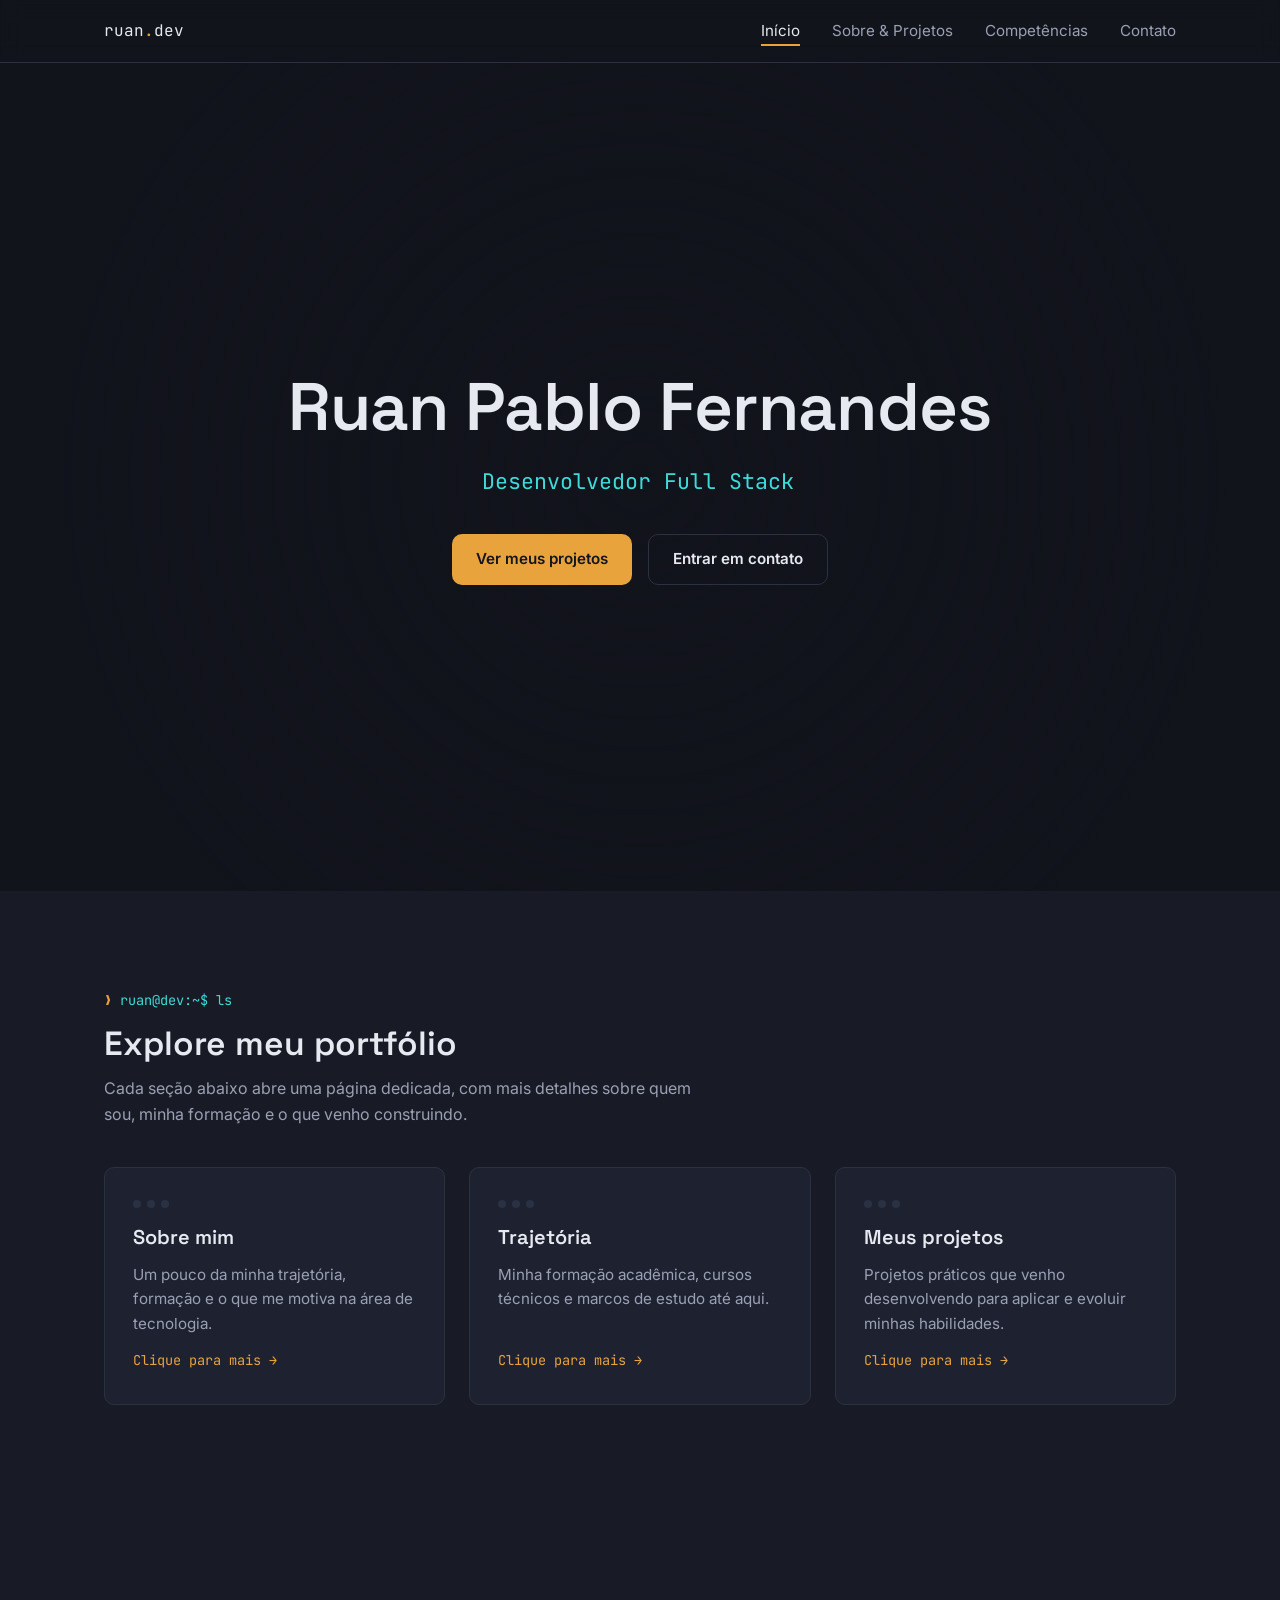
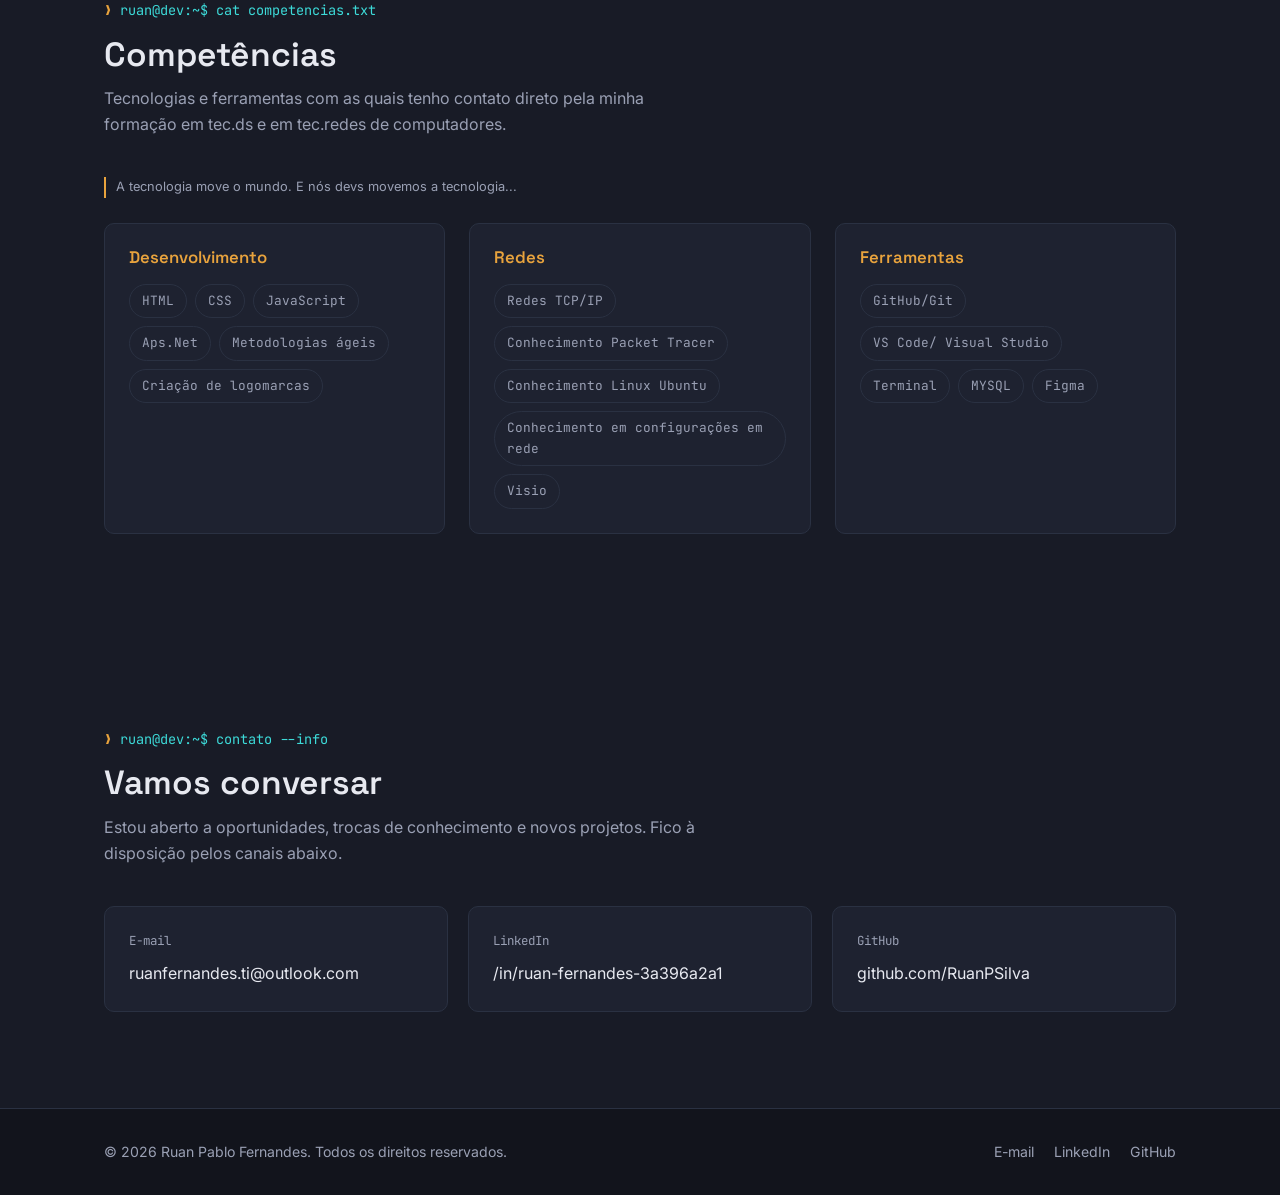
==== index.html @ 56c91a19 "Subindo diretorio inicial" ====
<!DOCTYPE html>
<html lang="pt-BR">
<head>
  <meta charset="UTF-8" />
  <meta name="viewport" content="width=device-width, initial-scale=1.0" />
  <title>RuanPSilva</title>
  <meta name="description" content="Portfólio de Ruan Pablo Fernandes, desenvolvedor full stack e tecnólogo em Redes de Computadores. Conheça minha trajetória, competências e projetos." />
  <link rel="preconnect" href="https://fonts.googleapis.com" />
  <link rel="preconnect" href="https://fonts.gstatic.com" crossorigin />
  <link href="https://fonts.googleapis.com/css2?family=Space+Grotesk:wght@500;600;700&family=Inter:wght@400;500;600&family=JetBrains+Mono:wght@400;500&display=swap" rel="stylesheet" />
  <link rel="icon" href="./src/img/iconR.png" type="./image/png">

  <link rel="stylesheet" href="./src/style.css" />
</head>
<body>

  <!-- Cabeçalho fixo com navegação por âncoras -->
  <header class="site-header">
    <nav class="nav container" aria-label="Navegação principal">
      <a href="#topo" class="nav-logo">ruan<span>.</span>dev</a>

      <button class="nav-toggle" aria-label="Abrir menu" aria-expanded="false">
        <span></span><span></span><span></span>
      </button>

      <ul class="nav-links">
        <li><a href="#topo" class="active">Início</a></li>
        <li><a href="#destaques">Sobre &amp; Projetos</a></li>
        <li><a href="#competencias">Competências</a></li>
        <li><a href="#contato">Contato</a></li>
      </ul>
    </nav>
  </header>

  <main>
    <!-- Seção principal de apresentação: nome centralizado sobre fundo de circuito que se desfaz ao rolar -->
    <section class="hero" id="topo">
      <div class="hero-bg" aria-hidden="true"></div>

      <div class="hero-content">
        <h1 class="hero-name">Ruan Pablo Fernandes</h1>
        <p class="hero-role" data-typewriter='["Desenvolvedor Full Stack", "Tecnólogo em Redes de Computadores"]' aria-live="polite"></p>

        <div class="hero-actions">
          <a href="#destaques" class="btn btn-primary">Ver meus projetos</a>
          <a href="#contato" class="btn btn-outline">Entrar em contato</a>
        </div>
      </div>
    </section>

    <!-- Três cards de acesso rápido: Sobre mim, Trajetória e Projetos -->
    <section class="nav-cards" id="destaques">
      <div class="container">
        <p class="prompt-label">ruan@dev:~$ ls</p>
        <h2 class="section-title">Explore meu portfólio</h2>
        <p class="section-lead">Cada seção abaixo abre uma página dedicada, com mais detalhes sobre quem sou, minha formação e o que venho construindo.</p>

        <div class="card-grid">
          <!-- Card 1: Sobre mim -->
          <article class="nav-card ripple-el">
            <div class="card-dots" aria-hidden="true"><span></span><span></span><span></span></div>
            <h3>Sobre mim</h3>
            <p>Um pouco da minha trajetória, formação e o que me motiva na área de tecnologia.</p>
            <a href="sobre.html" class="card-link">Clique para mais →</a>
          </article>

          <!-- Card 2: Trajetória (cursos/formação) -->
          <article class="nav-card ripple-el">
            <div class="card-dots" aria-hidden="true"><span></span><span></span><span></span></div>
            <h3>Trajetória</h3>
            <p>Minha formação acadêmica, cursos técnicos e marcos de estudo até aqui.</p>
            <a href="trajetoria.html" class="card-link">Clique para mais →</a>
          </article>

          <!-- Card 3: Projetos -->
          <article class="nav-card ripple-el">
            <div class="card-dots" aria-hidden="true"><span></span><span></span><span></span></div>
            <h3>Meus projetos</h3>
            <p>Projetos práticos que venho desenvolvendo para aplicar e evoluir minhas habilidades.</p>
            <a href="projt.html" class="card-link">Clique para mais →</a>
          </article>
        </div>
      </div>
    </section>

    <!-- Competências em programação e redes -->
    <section class="skills-section" id="competencias">
      <div class="container">
        <p class="prompt-label">ruan@dev:~$ cat competencias.txt</p>
        <h2 class="section-title">Competências</h2>
        <p class="section-lead">Tecnologias e ferramentas com as quais tenho contato direto pela minha formação em tec.ds e em tec.redes de computadores.</p>
        <p class="placeholder-note">A tecnologia move o mundo. E nós devs movemos a tecnologia...</p>
        
        <br>

        <div class="skills-groups">
          <div class="skill-group">
            <h3>Desenvolvimento</h3>
            <div class="tag-list">
              <span class="tag">HTML</span>
              <span class="tag">CSS</span>
              <span class="tag">JavaScript</span>
              <span class="tag">Aps.Net</span>
              <span class="tag">Metodologias ágeis</span>
              <span class="tag">Criação de logomarcas</span>
            </div>
          </div>

          <div class="skill-group">
            <h3>Redes</h3>
            <div class="tag-list">
              <span class="tag">Redes TCP/IP</span>
              <span class="tag">Conhecimento Packet Tracer</span>
              <span class="tag">Conhecimento Linux Ubuntu</span>
              <span class="tag">Conhecimento em configurações em rede</span>
              <span class="tag">Visio</span>
            </div>
          </div>

          <div class="skill-group">
            <h3>Ferramentas</h3>
            <div class="tag-list">
              <span class="tag">GitHub/Git</span>
              <span class="tag">VS Code/ Visual Studio</span>
              <span class="tag">Terminal</span>
              <span class="tag">MYSQL</span>
              <span class="tag">Figma</span>
            </div>
          </div>
        </div>
      </div>
    </section>

    <!-- Informações de contato -->
    <section class="contact-section" id="contato">
      <div class="container">
        <p class="prompt-label">ruan@dev:~$ contato --info</p>
        <h2 class="section-title">Vamos conversar</h2>
        <p class="section-lead">Estou aberto a oportunidades, trocas de conhecimento e novos projetos. Fico à disposição pelos canais abaixo.</p>

        <div class="contact-grid">
          <a class="contact-card ripple-el" href="mailto:ruanfernandes.ti@outlook.com">
            <span class="label">E-mail</span>
            <span class="value">ruanfernandes.ti@outlook.com</span>
          </a>

          <a class="contact-card ripple-el" href="https://www.linkedin.com/in/ruan-fernandes-3a396a2a1?utm_source=share_via&amp;utm_content=profile&amp;utm_medium=member_android" target="_blank" rel="noopener noreferrer">
            <span class="label">LinkedIn</span>
            <span class="value">/in/ruan-fernandes-3a396a2a1</span>
          </a>

          <a class="contact-card ripple-el" href="https://github.com/RuanPSilva/RuanPSilva/blob/main/README.md" target="_blank" rel="noopener noreferrer">
            <span class="label">GitHub</span>
            <span class="value">github.com/RuanPSilva</span>
          </a>
        </div>
      </div>
    </section>
  </main>

  <!-- Rodapé com informações e links -->
  <footer class="site-footer">
    <div class="container footer-inner">
      <p>&copy; <span id="ano"></span> Ruan Pablo Fernandes. Todos os direitos reservados.</p>
      <div class="footer-links">
        <a href="mailto:ruanfernandes.ti@outlook.com">E-mail</a>
        <a href="https://www.linkedin.com/in/ruan-fernandes-3a396a2a1?utm_source=share_via&amp;utm_content=profile&amp;utm_medium=member_android" target="_blank" rel="noopener noreferrer">LinkedIn</a>
        <a href="https://github.com/RuanPSilva/RuanPSilva/blob/main/README.md" target="_blank" rel="noopener noreferrer">GitHub</a>
      </div>
    </div>
  </footer>

  <button class="back-top" aria-label="Voltar ao topo">↑</button>

  <div class="cursor-glow"></div>

  <script src="./src/main.js"></script>
  <script>
    document.getElementById("ano").textContent = new Date().getFullYear();
  </script>
</body>
</html>
---- src/style.css ----
/* =========================================================
   PORTFÓLIO — RUAN PABLO FERNANDES
   Sumário:
   1. Reset
   2. Variáveis
   3. Estilos gerais
   4. Header / Navegação
   5. Hero
   6. Cards de navegação (index)
   7. Sobre
   8. Habilidades
   9. Projetos
   10. Trajetória / Formação
   11. Contato
   12. Footer
   13. Componentes utilitários
   14. Responsividade
   15. Cursor
   ========================================================= */

/* ---------- 1. Reset ---------- */
*,
*::before,
*::after {
  box-sizing: border-box;
  margin: 0;
  padding: 0;
}

html {
  scroll-behavior: smooth;
}

img {
  max-width: 100%;
  display: block;
}

a {
  color: inherit;
  text-decoration: none;
}

ul {
  list-style: none;
}

button {
  font: inherit;
  cursor: pointer;
  border: none;
  background: none;
  color: inherit;
}

/* ---------- 2. Variáveis ---------- */
:root {
  /* Paleta */
  --color-bg: #12141c;
  --color-bg-alt: #181b26;
  --color-surface: #1e2230;
  --color-surface-hover: #262b3d;
  --color-border: #2a3142;
  --color-text: #e7e9f0;
  --color-text-muted: #9aa0b4;
  --color-accent: #e8a33d;
  --color-accent-soft: rgba(232, 163, 61, 0.12);
  --color-accent-2: #3ddbd9;
  --color-accent-2-soft: rgba(61, 219, 217, 0.12);

  /* Tipografia */
  --font-display: "Space Grotesk", sans-serif;
  --font-body: "Inter", sans-serif;
  --font-mono: "JetBrains Mono", monospace;

  /* Layout */
  --max-width: 1120px;
  --radius: 10px;
  --transition: 0.25s ease;
}

/* ---------- 3. Estilos gerais ---------- */
body {
  font-family: var(--font-body);
  background-color: var(--color-bg);
  color: var(--color-text);
  line-height: 1.6;
  -webkit-font-smoothing: antialiased;
}

.container {
  width: 100%;
  max-width: var(--max-width);
  margin-inline: auto;
  padding-inline: 24px;
}

h1, h2, h3 {
  font-family: var(--font-display);
  line-height: 1.15;
  font-weight: 600;
}

.section-title {
  font-size: clamp(1.6rem, 3vw, 2.1rem);
  margin-bottom: 12px;
}

.section-lead {
  color: var(--color-text-muted);
  max-width: 60ch;
  margin-bottom: 40px;
}

section {
  padding: 96px 0;
}

/* rótulo estilo terminal — motivo visual ligado ao tema dev/redes */
.prompt-label {
  display: inline-flex;
  align-items: center;
  gap: 8px;
  font-family: var(--font-mono);
  font-size: 0.85rem;
  color: var(--color-accent-2);
  margin-bottom: 14px;
}

.prompt-label::before {
  content: "❯";
  color: var(--color-accent);
}

/* Foco visível para acessibilidade */
a:focus-visible,
button:focus-visible {
  outline: 2px solid var(--color-accent-2);
  outline-offset: 3px;
  border-radius: 4px;
}

/* Botões */
.btn {
  display: inline-flex;
  align-items: center;
  gap: 8px;
  padding: 12px 24px;
  border-radius: var(--radius);
  font-weight: 600;
  font-size: 0.95rem;
  transition: transform var(--transition), background var(--transition), border-color var(--transition);
}

.btn-primary {
  background: var(--color-accent);
  color: #14161d;
}

.btn-primary:hover,
.btn-primary:focus-visible {
  background: #f2b558;
  transform: translateY(-2px);
}

.btn-outline {
  border: 1px solid var(--color-border);
  color: var(--color-text);
}

.btn-outline:hover,
.btn-outline:focus-visible {
  border-color: var(--color-accent-2);
  color: var(--color-accent-2);
  transform: translateY(-2px);
}

/* ---------- 4. Header / Navegação ---------- */
.site-header {
  position: sticky;
  top: 0;
  z-index: 100;
  background: rgba(18, 20, 28, 0.85);
  backdrop-filter: blur(10px);
  border-bottom: 1px solid var(--color-border);
}

.nav {
  display: flex;
  align-items: center;
  justify-content: space-between;
  padding-block: 18px;
}

.nav-logo {
  font-family: var(--font-mono);
  font-size: 1rem;
  color: var(--color-text);
}

.nav-logo span {
  color: var(--color-accent);
}

.nav-links {
  display: flex;
  align-items: center;
  gap: 32px;
}

.nav-links a {
  font-size: 0.95rem;
  color: var(--color-text-muted);
  transition: color var(--transition);
  position: relative;
}

.nav-links a:hover,
.nav-links a:focus-visible,
.nav-links a.active {
  color: var(--color-text);
}

.nav-links a.active::after {
  content: "";
  position: absolute;
  left: 0;
  bottom: -6px;
  width: 100%;
  height: 2px;
  background: var(--color-accent);
}

.nav-toggle {
  display: none;
  flex-direction: column;
  gap: 5px;
  padding: 6px;
}

.nav-toggle span {
  width: 24px;
  height: 2px;
  background: var(--color-text);
  transition: transform var(--transition), opacity var(--transition);
}

/* ---------- 5. Hero ---------- */
.hero {
  position: relative;
  min-height: 92vh;
  display: flex;
  align-items: center;
  justify-content: center;
  text-align: center;
  overflow: hidden;
  isolation: isolate;
}

.hero-bg {
  position: absolute;
  inset: 0;
  z-index: -1;
  background-image: url("../assets/circuit-bg.svg");
  background-size: 700px;
  background-repeat: repeat;
  background-position: center;
  opacity: 1;
  will-change: opacity, transform;
}

.hero-bg::after {
  content: "";
  position: absolute;
  inset: 0;
  background: radial-gradient(circle at center, transparent 0%, var(--color-bg) 78%);
}

.hero-content {
  padding-inline: 24px;
  animation: hero-in 0.9s ease both;
}

@keyframes hero-in {
  from {
    opacity: 0;
    transform: translateY(18px);
  }
  to {
    opacity: 1;
    transform: translateY(0);
  }
}

.hero-name {
  font-size: clamp(2.4rem, 6vw, 4.2rem);
  letter-spacing: -0.01em;
}

.hero-role {
  margin-top: 18px;
  font-family: var(--font-mono);
  font-size: clamp(1rem, 2.2vw, 1.35rem);
  color: var(--color-accent-2);
  min-height: 1.6em;
}

.hero-role .cursor {
  display: inline-block;
  width: 2px;
  background: var(--color-accent-2);
  margin-left: 2px;
  animation: blink 1s step-start infinite;
}

@keyframes blink {
  50% { opacity: 0; }
}

.hero-actions {
  margin-top: 36px;
  display: flex;
  gap: 16px;
  justify-content: center;
  flex-wrap: wrap;
}

@media (prefers-reduced-motion: reduce) {
  .hero-content { animation: none; }
  .hero-role .cursor { animation: none; }
  html { scroll-behavior: auto; }
}

/* ---------- 6. Cards de navegação (index) ---------- */
.nav-cards {
  background: var(--color-bg-alt);
}

.card-grid {
  display: grid;
  grid-template-columns: repeat(3, 1fr);
  gap: 24px;
}

.nav-card {
  background: var(--color-surface);
  border: 1px solid var(--color-border);
  border-radius: var(--radius);
  padding: 32px 28px;
  display: flex;
  flex-direction: column;
  gap: 14px;
  transition: transform var(--transition), border-color var(--transition), background var(--transition);
}

.nav-card:hover,
.nav-card:focus-within {
  transform: translateY(-6px);
  border-color: var(--color-accent-2);
  background: var(--color-surface-hover);
}

.nav-card .card-dots {
  display: flex;
  gap: 6px;
  margin-bottom: 4px;
}

.nav-card .card-dots span {
  width: 8px;
  height: 8px;
  border-radius: 50%;
  background: var(--color-border);
}

.nav-card h3 {
  font-size: 1.25rem;
}

.nav-card p {
  color: var(--color-text-muted);
  font-size: 0.95rem;
  flex-grow: 1;
}

.card-link {
  font-family: var(--font-mono);
  font-size: 0.85rem;
  color: var(--color-accent);
  display: inline-flex;
  align-items: center;
  gap: 6px;
  transition: gap var(--transition), color var(--transition);
}

.nav-card:hover .card-link,
.nav-card:focus-within .card-link {
  gap: 10px;
  color: #f2b558;
}

/* efeito de clique (ripple) usado em .nav-card e outros elementos clicáveis */
.ripple-el {
  position: relative;
  overflow: hidden;
}

.ripple {
  position: absolute;
  border-radius: 50%;
  background: rgba(232, 163, 61, 0.35);
  transform: scale(0);
  animation: ripple-anim 0.6s linear;
  pointer-events: none;
}

@keyframes ripple-anim {
  to {
    transform: scale(3.2);
    opacity: 0;
  }
}

/* ---------- 7. Sobre ---------- */
.about-grid {
  display: grid;
  grid-template-columns: 1.3fr 1fr;
  gap: 48px;
  align-items: start;
}

.about-text p {
  margin-bottom: 18px;
  color: var(--color-text-muted);
}

.about-facts {
  background: var(--color-surface);
  border: 1px solid var(--color-border);
  border-radius: var(--radius);
  padding: 28px;
}

.about-facts dt {
  font-family: var(--font-mono);
  font-size: 0.8rem;
  color: var(--color-accent-2);
  margin-top: 16px;
}

.about-facts dt:first-child {
  margin-top: 0;
}

.about-facts dd {
  color: var(--color-text);
}

/* ---------- 8. Habilidades ---------- */
.skills-section {
  background: var(--color-bg-alt);
}

.skills-groups {
  display: grid;
  grid-template-columns: repeat(3, 1fr);
  gap: 24px;
}

.skill-group {
  background: var(--color-surface);
  border: 1px solid var(--color-border);
  border-radius: var(--radius);
  padding: 24px;
}

.skill-group h3 {
  font-size: 1.05rem;
  margin-bottom: 16px;
  color: var(--color-accent);
}

.tag-list {
  display: flex;
  flex-wrap: wrap;
  gap: 8px;
}

.tag {
  font-family: var(--font-mono);
  font-size: 0.8rem;
  padding: 6px 12px;
  border: 1px solid var(--color-border);
  border-radius: 999px;
  color: var(--color-text-muted);
}

/* ---------- 9. Projetos ---------- */
.projects-grid {
  display: grid;
  grid-template-columns: repeat(auto-fit, minmax(280px, 1fr));
  gap: 28px;
}

.project-card {
  background: var(--color-surface);
  border: 1px solid var(--color-border);
  border-radius: var(--radius);
  overflow: hidden;
  display: flex;
  flex-direction: column;
  transition: transform var(--transition), border-color var(--transition);
}

.project-card:hover,
.project-card:focus-within {
  transform: translateY(-6px);
  border-color: var(--color-accent-2);
}

.project-thumb {
  aspect-ratio: 16 / 9;
  background:
    linear-gradient(135deg, var(--color-accent-soft), var(--color-accent-2-soft)),
    repeating-linear-gradient(45deg, var(--color-border) 0 2px, transparent 2px 14px);
  display: flex;
  align-items: center;
  justify-content: center;
  font-family: var(--font-mono);
  color: var(--color-text-muted);
  font-size: 0.8rem;
}

.project-body {
  padding: 22px;
  display: flex;
  flex-direction: column;
  gap: 12px;
  flex-grow: 1;
}

.project-body h3 {
  font-size: 1.1rem;
}

.project-body p {
  color: var(--color-text-muted);
  font-size: 0.92rem;
  flex-grow: 1;
}

.project-links {
  display: flex;
  gap: 16px;
  font-family: var(--font-mono);
  font-size: 0.82rem;
}

.project-links a {
  color: var(--color-accent-2);
}

.project-links a:hover,
.project-links a:focus-visible {
  text-decoration: underline;
}

/* ---------- 10. Trajetória / Formação ---------- */
.timeline {
  position: relative;
  margin-left: 12px;
  border-left: 2px solid var(--color-border);
  padding-left: 32px;
  display: flex;
  flex-direction: column;
  gap: 40px;
}

.timeline-item {
  position: relative;
}

.timeline-item::before {
  content: "";
  position: absolute;
  left: -40px;
  top: 4px;
  width: 12px;
  height: 12px;
  border-radius: 50%;
  background: var(--color-accent);
  border: 3px solid var(--color-bg);
  box-shadow: 0 0 0 2px var(--color-border);
}

.timeline-period {
  font-family: var(--font-mono);
  font-size: 0.82rem;
  color: var(--color-accent-2);
}

.timeline-item h3 {
  margin-top: 6px;
  font-size: 1.1rem;
}

.timeline-item p {
  color: var(--color-text-muted);
  margin-top: 6px;
}

/* ---------- 11. Contato ---------- */
.contact-section {
  background: var(--color-bg-alt);
}

.contact-grid {
  display: grid;
  grid-template-columns: repeat(auto-fit, minmax(220px, 1fr));
  gap: 20px;
}

.contact-card {
  background: var(--color-surface);
  border: 1px solid var(--color-border);
  border-radius: var(--radius);
  padding: 24px;
  display: flex;
  flex-direction: column;
  gap: 10px;
  transition: border-color var(--transition), transform var(--transition);
}

.contact-card:hover,
.contact-card:focus-within {
  border-color: var(--color-accent);
  transform: translateY(-4px);
}

.contact-card .label {
  font-family: var(--font-mono);
  font-size: 0.78rem;
  color: var(--color-text-muted);
}

.contact-card .value {
  font-size: 1rem;
  word-break: break-word;
}

/* ---------- 12. Footer ---------- */
.site-footer {
  border-top: 1px solid var(--color-border);
  padding: 32px 0;
}

.footer-inner {
  display: flex;
  align-items: center;
  justify-content: space-between;
  gap: 16px;
  flex-wrap: wrap;
}

.footer-inner p {
  color: var(--color-text-muted);
  font-size: 0.88rem;
}

.footer-links {
  display: flex;
  gap: 20px;
}

.footer-links a {
  color: var(--color-text-muted);
  font-size: 0.88rem;
  transition: color var(--transition);
}

.footer-links a:hover,
.footer-links a:focus-visible {
  color: var(--color-accent-2);
}

/* ---------- 13. Componentes utilitários ---------- */
.page-hero {
  padding-top: 64px;
  padding-bottom: 48px;
  border-bottom: 1px solid var(--color-border);
}

.back-top {
  position: fixed;
  right: 24px;
  bottom: 24px;
  width: 44px;
  height: 44px;
  border-radius: 50%;
  background: var(--color-surface);
  border: 1px solid var(--color-border);
  color: var(--color-text);
  display: flex;
  align-items: center;
  justify-content: center;
  opacity: 0;
  pointer-events: none;
  transition: opacity var(--transition), transform var(--transition), border-color var(--transition);
  z-index: 90;
}

.back-top.visible {
  opacity: 1;
  pointer-events: auto;
}

.back-top:hover,
.back-top:focus-visible {
  border-color: var(--color-accent);
  transform: translateY(-3px);
}

.placeholder-note {
  font-size: 0.8rem;
  color: var(--color-text-muted);
  border-left: 2px solid var(--color-accent);
  padding-left: 10px;
  margin-top: 6px;
}

/* ---------- 14. Responsividade ---------- */
@media (max-width: 900px) {
  .card-grid,
  .skills-groups {
    grid-template-columns: repeat(2, 1fr);
  }

  .about-grid {
    grid-template-columns: 1fr;
  }
}

@media (max-width: 720px) {
  .nav-links {
    position: fixed;
    top: 64px;
    left: 0;
    right: 0;
    background: var(--color-bg);
    border-bottom: 1px solid var(--color-border);
    flex-direction: column;
    align-items: flex-start;
    padding: 24px;
    gap: 20px;
    transform: translateY(-120%);
    opacity: 0;
    transition: transform var(--transition), opacity var(--transition);
  }

  .nav-links.open {
    transform: translateY(0);
    opacity: 1;
  }

  .nav-toggle {
    display: flex;
  }

  section {
    padding: 64px 0;
  }

  .card-grid,
  .skills-groups {
    grid-template-columns: 1fr;
  }

  .footer-inner {
    flex-direction: column;
    align-items: flex-start;
  }
}

@media (max-width: 480px) {
  .hero-actions {
    flex-direction: column;
    width: 100%;
  }

  .hero-actions .btn {
    justify-content: center;
    width: 100%;
  }
}

/* =========================================================
   EFEITO DE LUZ LARANJA SEGUINDO O CURSOR
   ========================================================= */

.cursor-glow {
    position: fixed;

    /* Tamanho da luz */
    width: 30px;
    height: 30px;

    /* Faz a luz ficar circular */
    border-radius: 50%;

    /* Brilho laranja */
    background: rgba(255, 140, 0, 0.15);

    /* Deixa a luz suave */
    filter: blur(10px);

    /* Não interfere nos cliques da página */
    pointer-events: none;

    /* Fica acima dos elementos */
    z-index: 9999;

    /* Centraliza a luz exatamente no cursor */
    transform: translate(-50%, -50%);

    /* Suaviza o movimento */
    transition: opacity 10ms ease;

    opacity: 0;
}
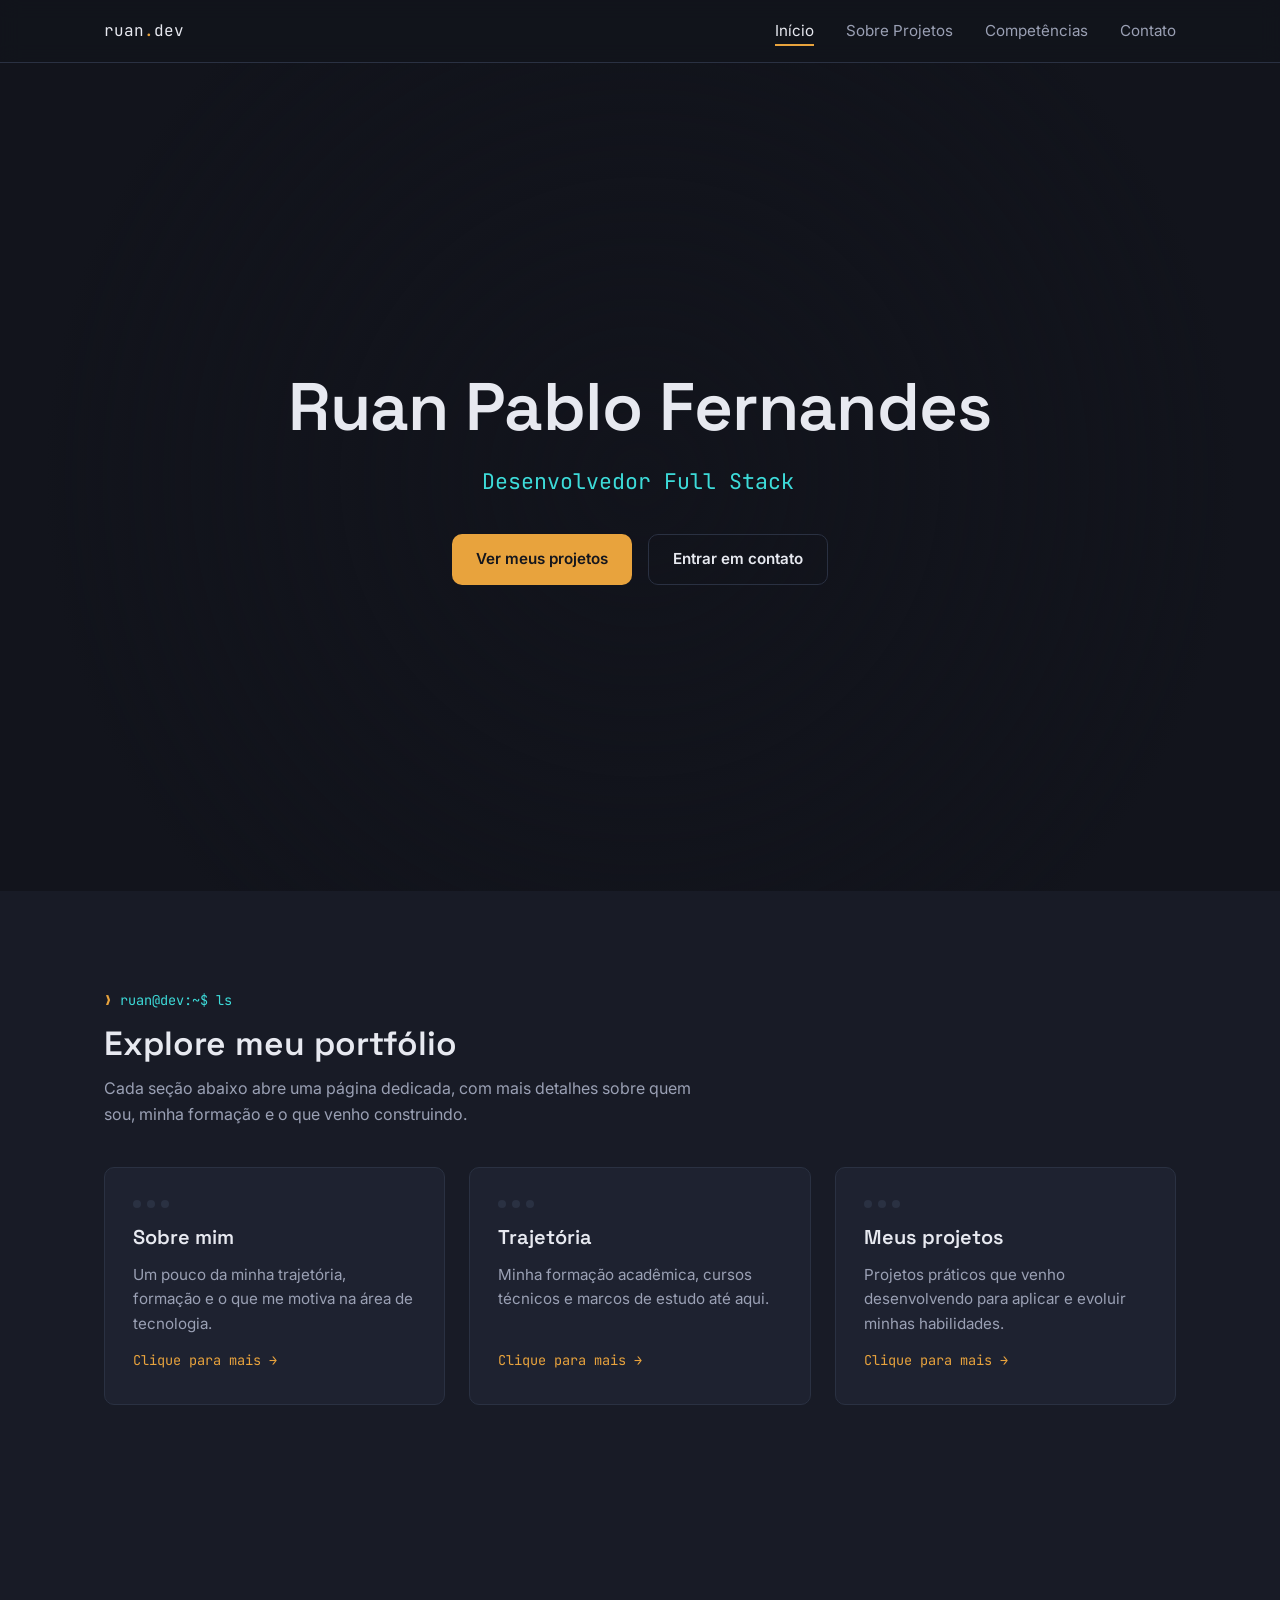
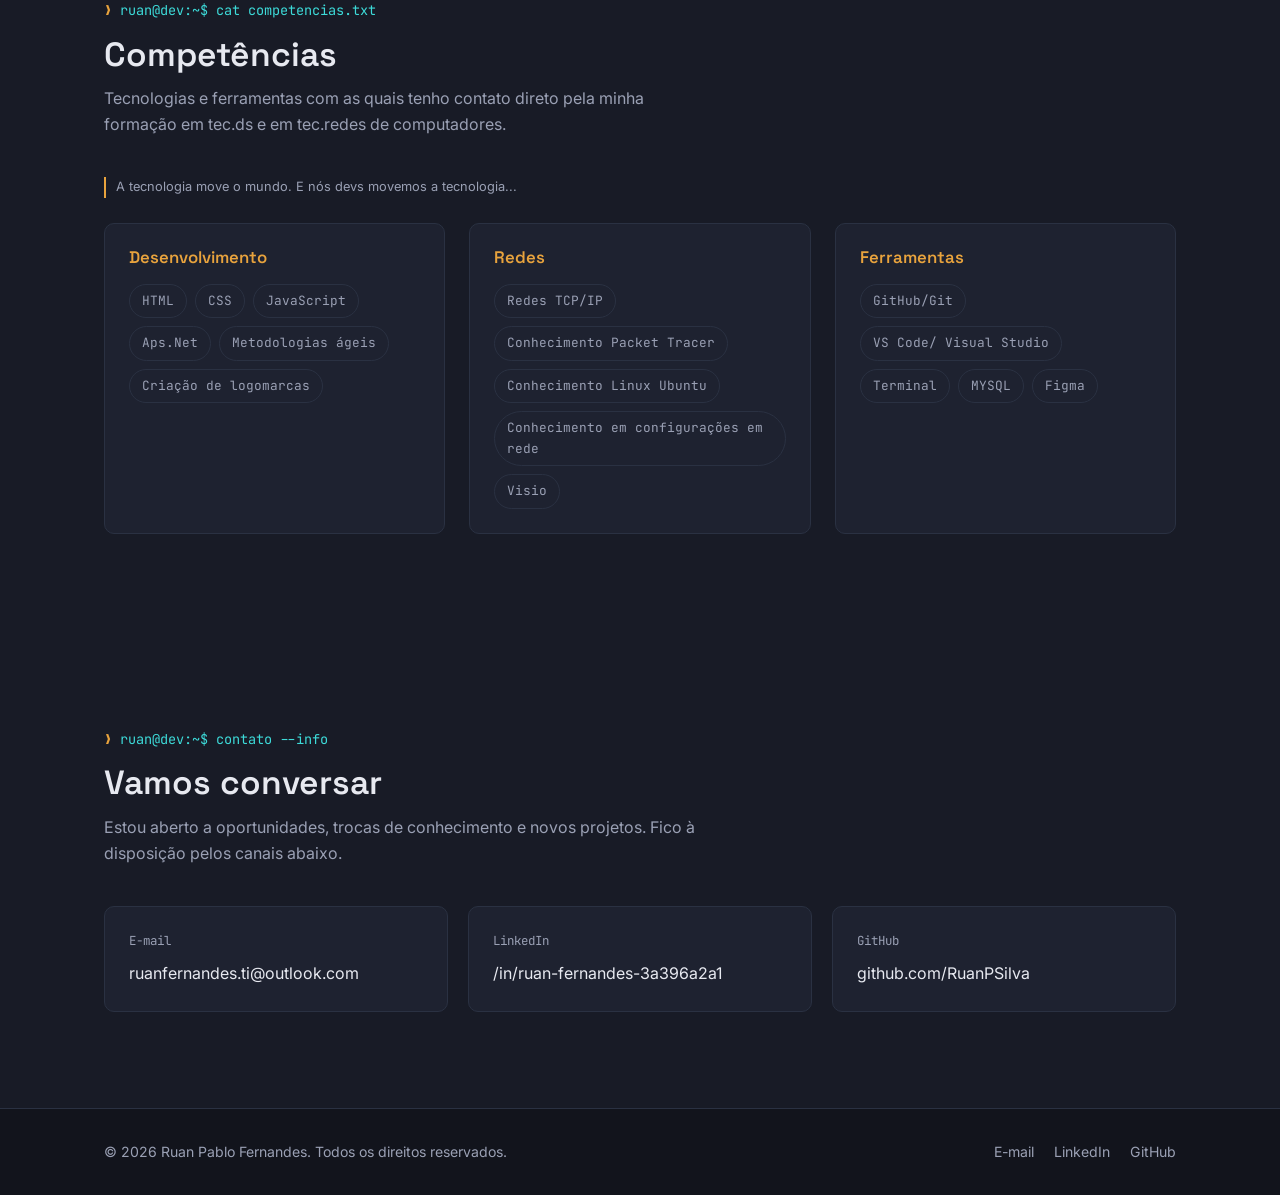
==== commit c63e3e05: "Atualização das páginas Sobre mim e Trajetória" ====
--- a/index.html
+++ b/index.html
@@ -25,7 +25,7 @@
 
       <ul class="nav-links">
         <li><a href="#topo" class="active">Início</a></li>
-        <li><a href="#destaques">Sobre &amp; Projetos</a></li>
+        <li><a href="#destaques">Sobre Projetos</a></li>
         <li><a href="#competencias">Competências</a></li>
         <li><a href="#contato">Contato</a></li>
       </ul>
@@ -39,7 +39,7 @@
 
       <div class="hero-content">
         <h1 class="hero-name">Ruan Pablo Fernandes</h1>
-        <p class="hero-role" data-typewriter='["Desenvolvedor Full Stack", "Tecnólogo em Redes de Computadores"]' aria-live="polite"></p>
+        <p class="hero-role" data-typewriter='["Desenvolvedor Full Stack", "Estudante em Redes de Computadores"]' aria-live="polite"></p>
 
         <div class="hero-actions">
           <a href="#destaques" class="btn btn-primary">Ver meus projetos</a>
--- a/src/style.css
+++ b/src/style.css
@@ -16,6 +16,7 @@
    13. Componentes utilitários
    14. Responsividade
    15. Cursor
+   16. Carrosel
    ========================================================= */
 
 /* ---------- 1. Reset ---------- */
@@ -826,4 +827,65 @@
     transition: opacity 10ms ease;
 
     opacity: 0;
+}
+
+/* =========================================================
+  16. CARROSSEL DE IMAGENS
+   ========================================================= */
+
+.carrossel {
+  width: 100%;
+  max-width: 350px;
+  position: relative;
+  overflow: hidden;
+  border-radius: 18px;
+  border: 1px solid rgba(255, 140, 0, 0.35);
+  background: #111;
+  box-shadow: 0 15px 40px rgba(0, 0, 0, 0.35);
+}
+
+.carrossel-track {
+  width: 100%;
+  overflow: hidden;
+}
+
+.carrossel-lista {
+  display: flex;
+  width: 100%;
+  margin: 0;
+  padding: 0;
+  list-style: none;
+  transition: transform 0.5s ease-in-out;
+}
+
+.carrossel-slide {
+  min-width: 100%;
+  width: 100%;
+  flex: 0 0 100%;
+}
+
+/* =========================================================
+   IMAGENS
+   ========================================================= */
+
+.carrossel-slide img {
+  display: block;
+  width: 100%;
+  max-width: 100%;
+  /* Mantém a proporção original da imagem */
+  height: 250px;
+  /* Não corta a imagem */
+  object-fit: contain;
+  user-select: none;
+  pointer-events: none;
+}
+
+/* =========================================================
+   RESPONSIVIDADE
+   ========================================================= */
+
+@media (max-width: 768px) {
+  .carrossel {
+    max-width: 100%;
+  }
 }
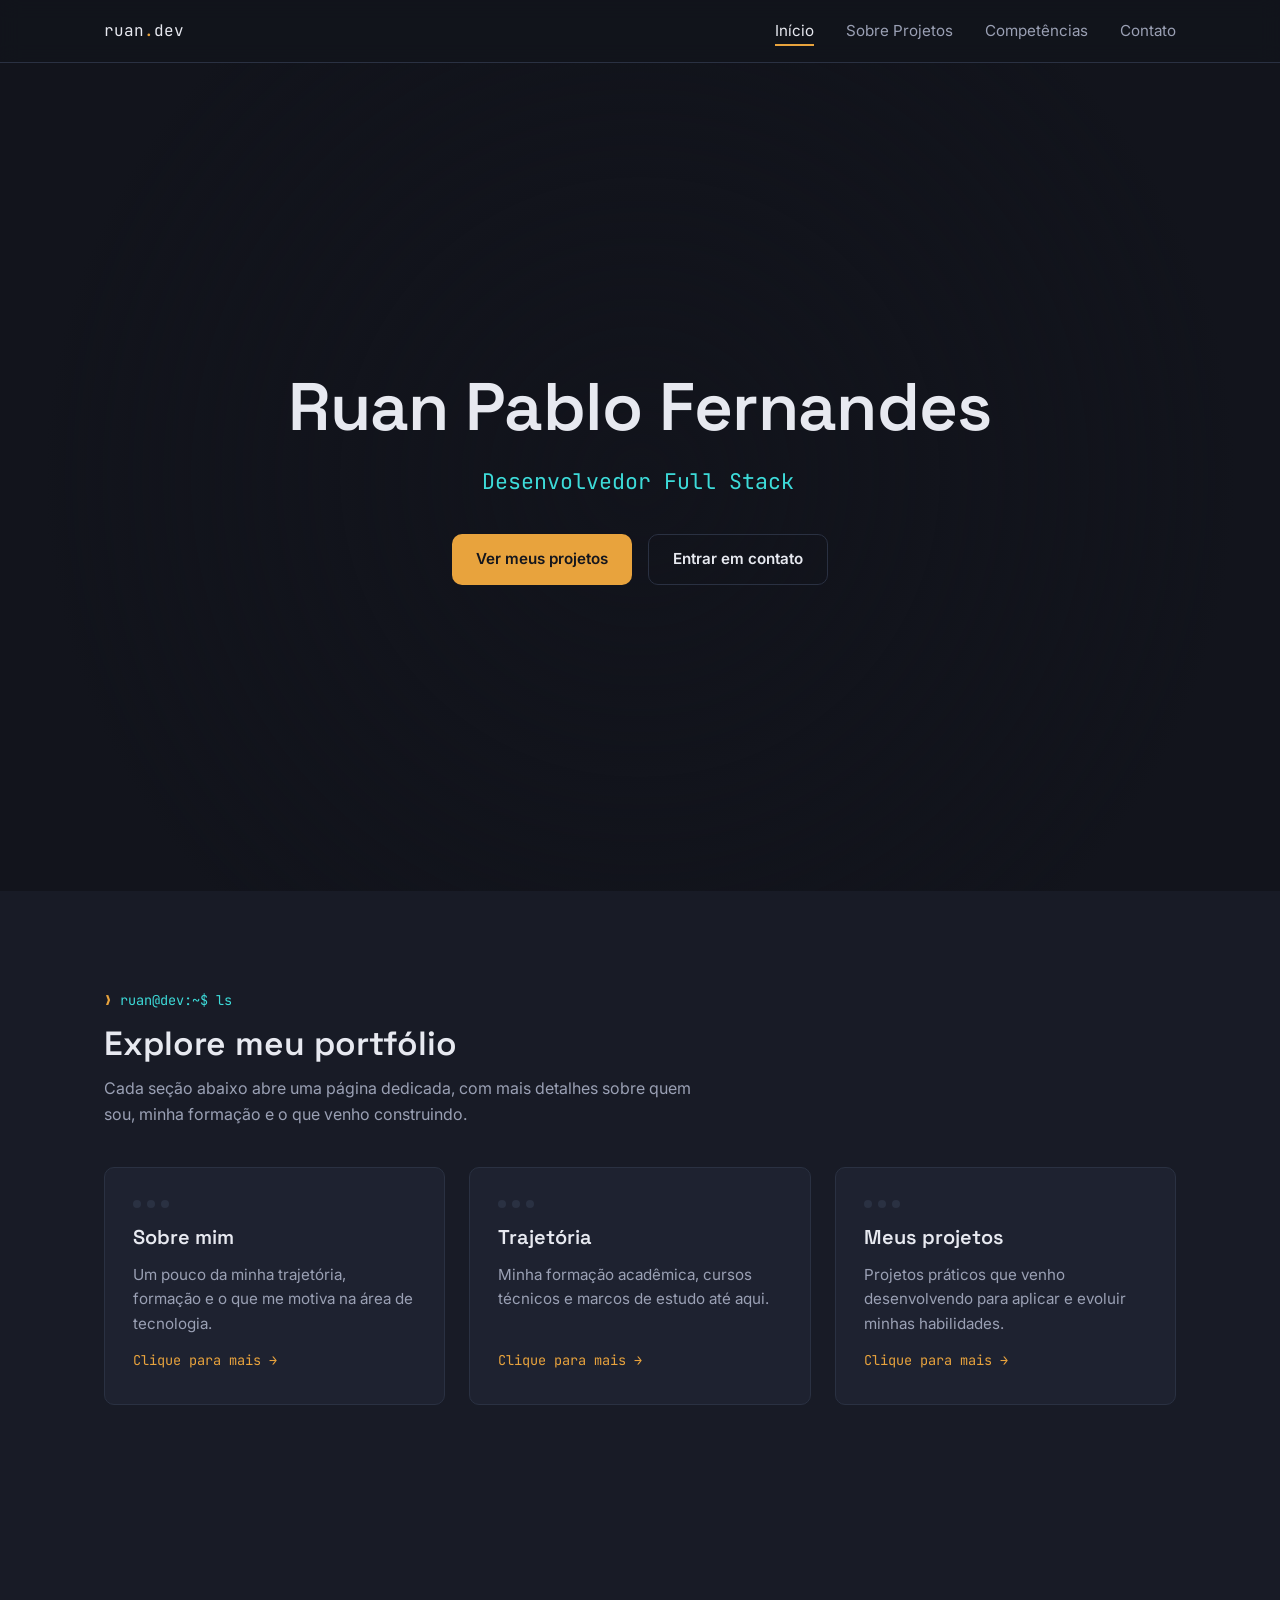
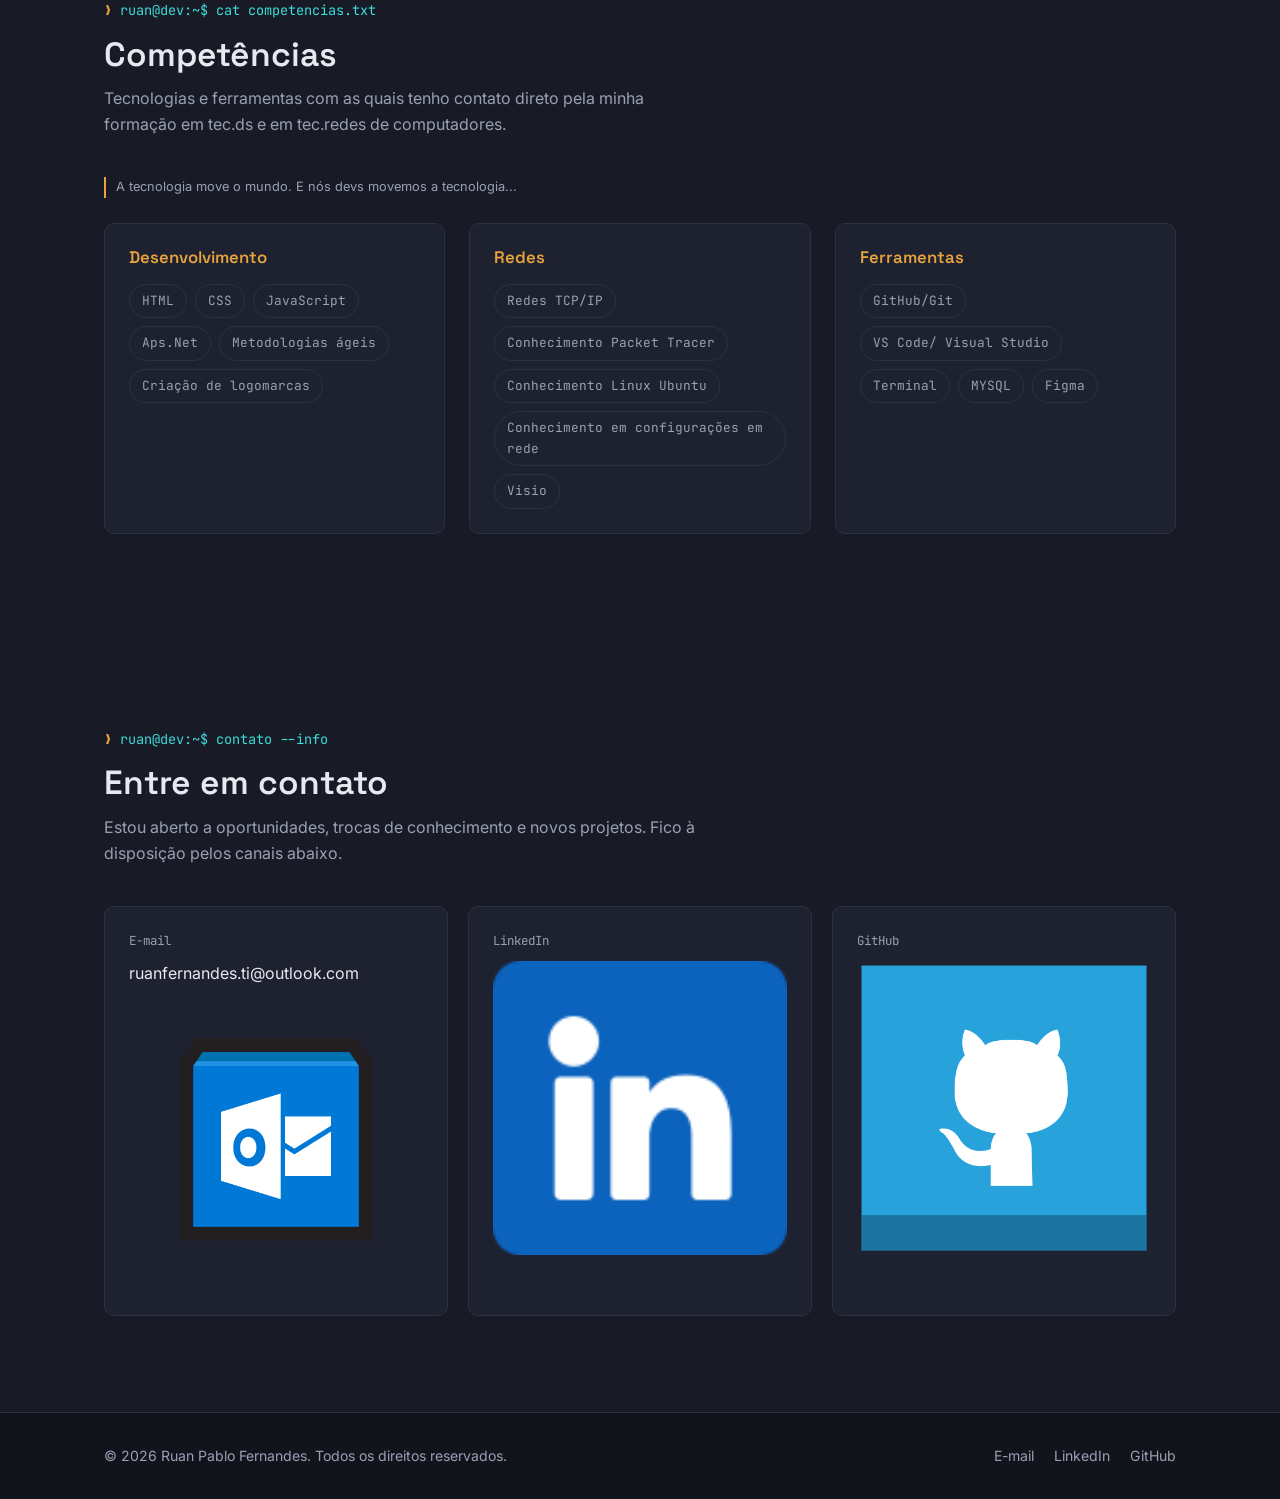
==== commit b0b8c762: "Retomada de atualização final das páginas Sobre mim e Minhas trajetórias" ====
--- a/index.html
+++ b/index.html
@@ -135,23 +135,24 @@
     <section class="contact-section" id="contato">
       <div class="container">
         <p class="prompt-label">ruan@dev:~$ contato --info</p>
-        <h2 class="section-title">Vamos conversar</h2>
+        <h2 class="section-title">Entre em contato</h2>
         <p class="section-lead">Estou aberto a oportunidades, trocas de conhecimento e novos projetos. Fico à disposição pelos canais abaixo.</p>
 
         <div class="contact-grid">
           <a class="contact-card ripple-el" href="mailto:ruanfernandes.ti@outlook.com">
             <span class="label">E-mail</span>
             <span class="value">ruanfernandes.ti@outlook.com</span>
+             <img src="./src/img/microsoft-outlook.png" alt="linkedin">
           </a>
 
           <a class="contact-card ripple-el" href="https://www.linkedin.com/in/ruan-fernandes-3a396a2a1?utm_source=share_via&amp;utm_content=profile&amp;utm_medium=member_android" target="_blank" rel="noopener noreferrer">
             <span class="label">LinkedIn</span>
-            <span class="value">/in/ruan-fernandes-3a396a2a1</span>
+            <img src="./src/img/linkedin.png" alt="linkedin">
           </a>
 
           <a class="contact-card ripple-el" href="https://github.com/RuanPSilva/RuanPSilva/blob/main/README.md" target="_blank" rel="noopener noreferrer">
             <span class="label">GitHub</span>
-            <span class="value">github.com/RuanPSilva</span>
+             <img src="./src/img/github.png" alt="linkedin">
           </a>
         </div>
       </div>
--- a/src/style.css
+++ b/src/style.css
@@ -594,11 +594,7 @@
   box-shadow: 0 0 0 2px var(--color-border);
 }
 
-.timeline-period {
-  font-family: var(--font-mono);
-  font-size: 0.82rem;
-  color: var(--color-accent-2);
-}
+
 
 .timeline-item h3 {
   margin-top: 6px;
@@ -833,16 +829,7 @@
   16. CARROSSEL DE IMAGENS
    ========================================================= */
 
-.carrossel {
-  width: 100%;
-  max-width: 350px;
-  position: relative;
-  overflow: hidden;
-  border-radius: 18px;
-  border: 1px solid rgba(255, 140, 0, 0.35);
-  background: #111;
-  box-shadow: 0 15px 40px rgba(0, 0, 0, 0.35);
-}
+
 
 .carrossel-track {
   width: 100%;
@@ -856,6 +843,7 @@
   padding: 0;
   list-style: none;
   transition: transform 0.5s ease-in-out;
+  border-radius: 10vw;
 }
 
 .carrossel-slide {
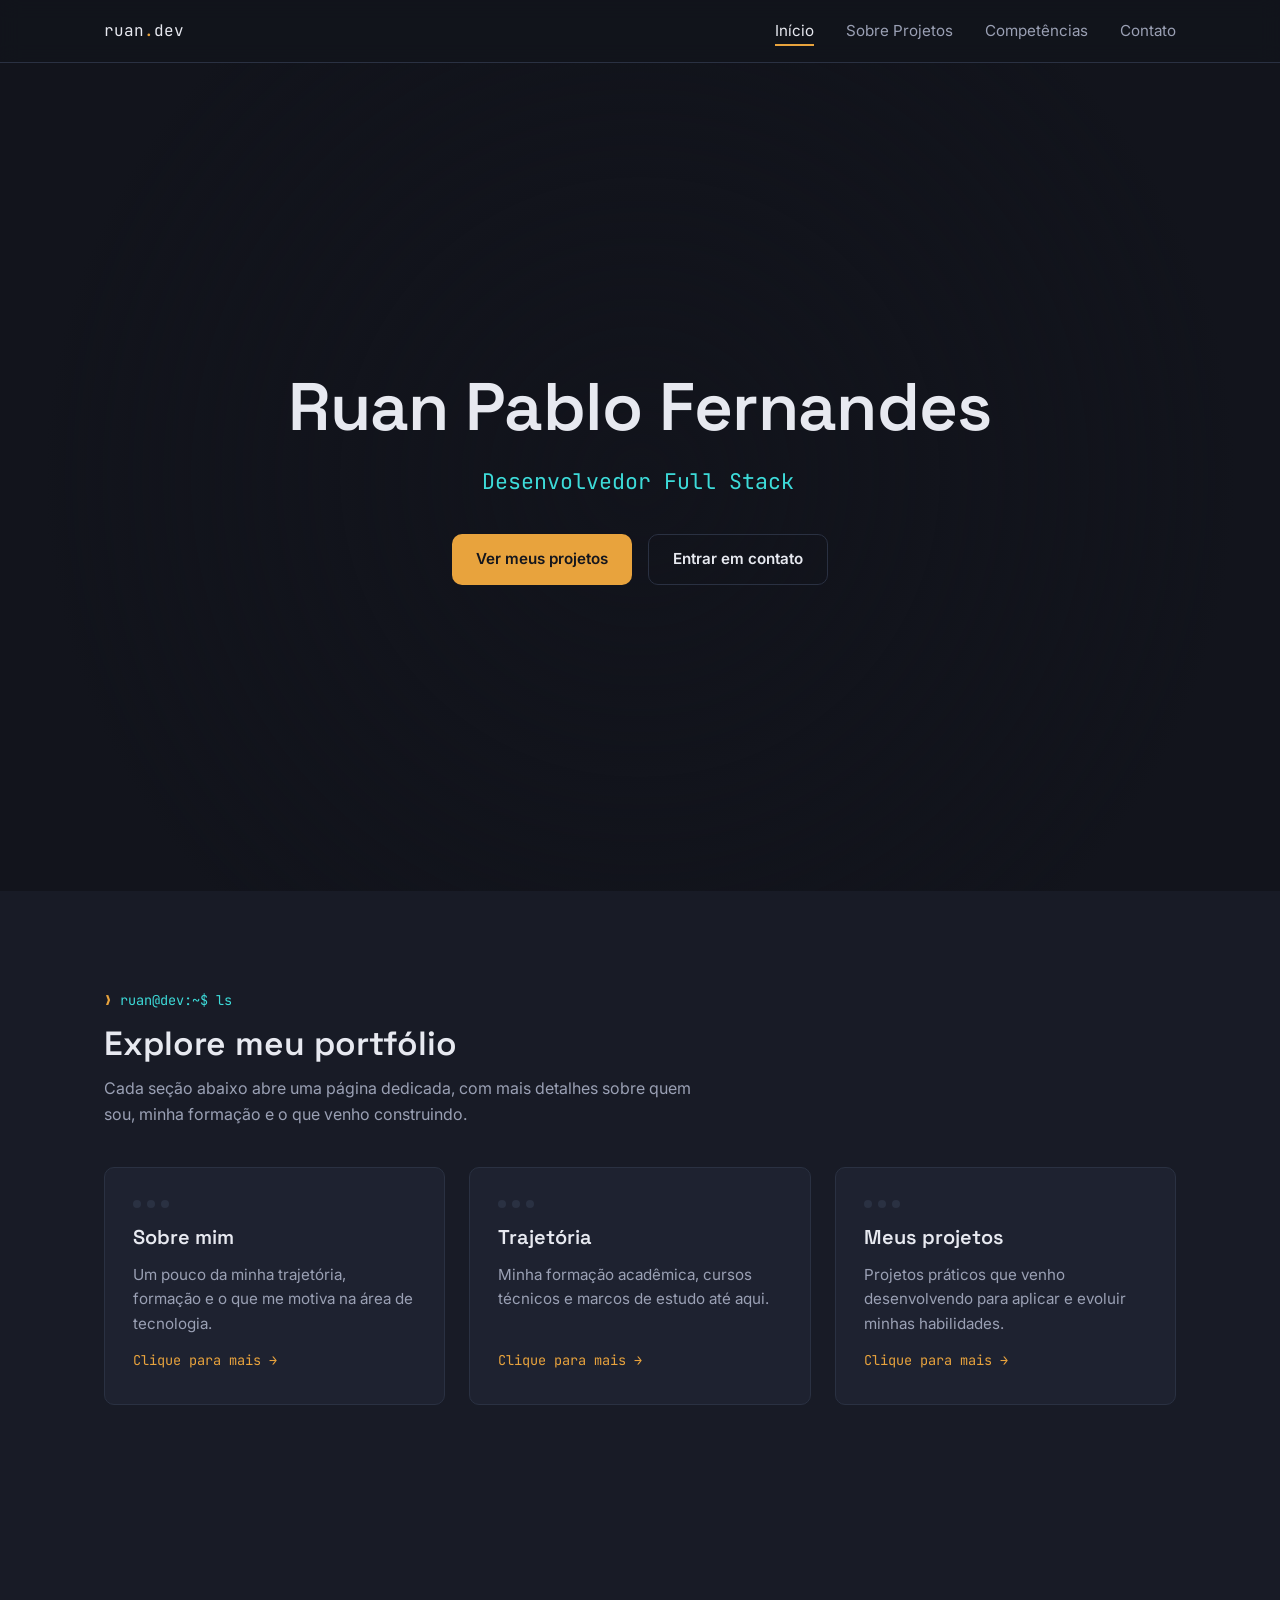
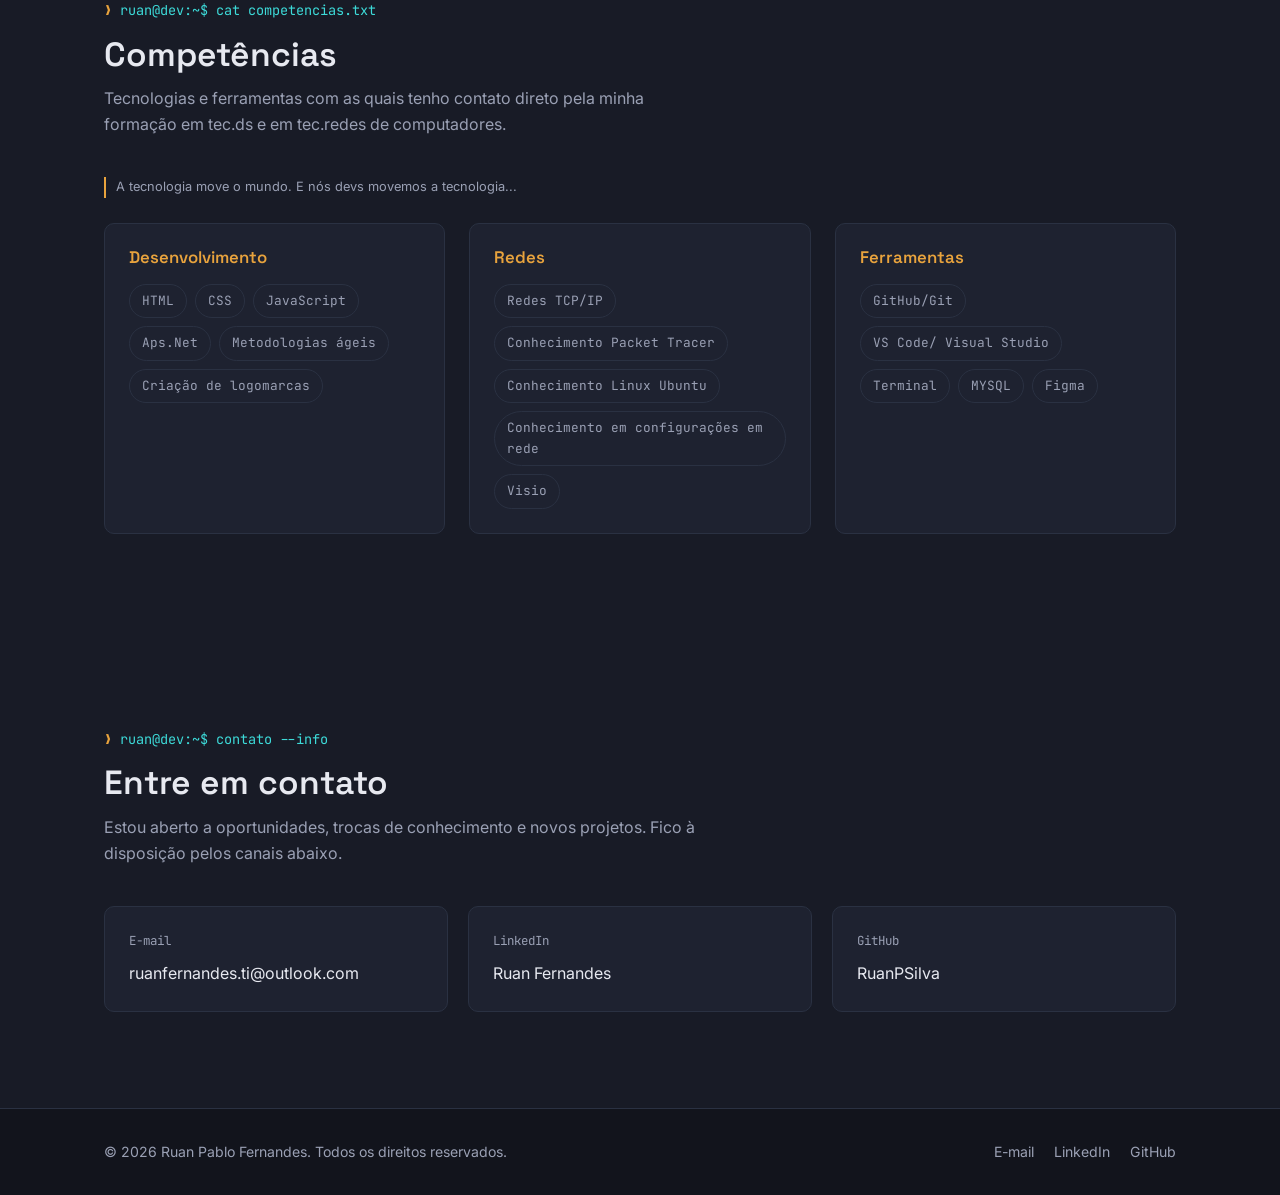
==== commit 57a54859: "Substituição de icones no index" ====
--- a/index.html
+++ b/index.html
@@ -142,17 +142,16 @@
           <a class="contact-card ripple-el" href="mailto:ruanfernandes.ti@outlook.com">
             <span class="label">E-mail</span>
             <span class="value">ruanfernandes.ti@outlook.com</span>
-             <img src="./src/img/microsoft-outlook.png" alt="linkedin">
           </a>
 
           <a class="contact-card ripple-el" href="https://www.linkedin.com/in/ruan-fernandes-3a396a2a1?utm_source=share_via&amp;utm_content=profile&amp;utm_medium=member_android" target="_blank" rel="noopener noreferrer">
             <span class="label">LinkedIn</span>
-            <img src="./src/img/linkedin.png" alt="linkedin">
+            <span class="value">Ruan Fernandes</span>
           </a>
 
           <a class="contact-card ripple-el" href="https://github.com/RuanPSilva/RuanPSilva/blob/main/README.md" target="_blank" rel="noopener noreferrer">
             <span class="label">GitHub</span>
-             <img src="./src/img/github.png" alt="linkedin">
+            <span class="value">RuanPSilva</span>
           </a>
         </div>
       </div>
--- a/src/style.css
+++ b/src/style.css
@@ -830,7 +830,6 @@
    ========================================================= */
 
 
-
 .carrossel-track {
   width: 100%;
   overflow: hidden;
